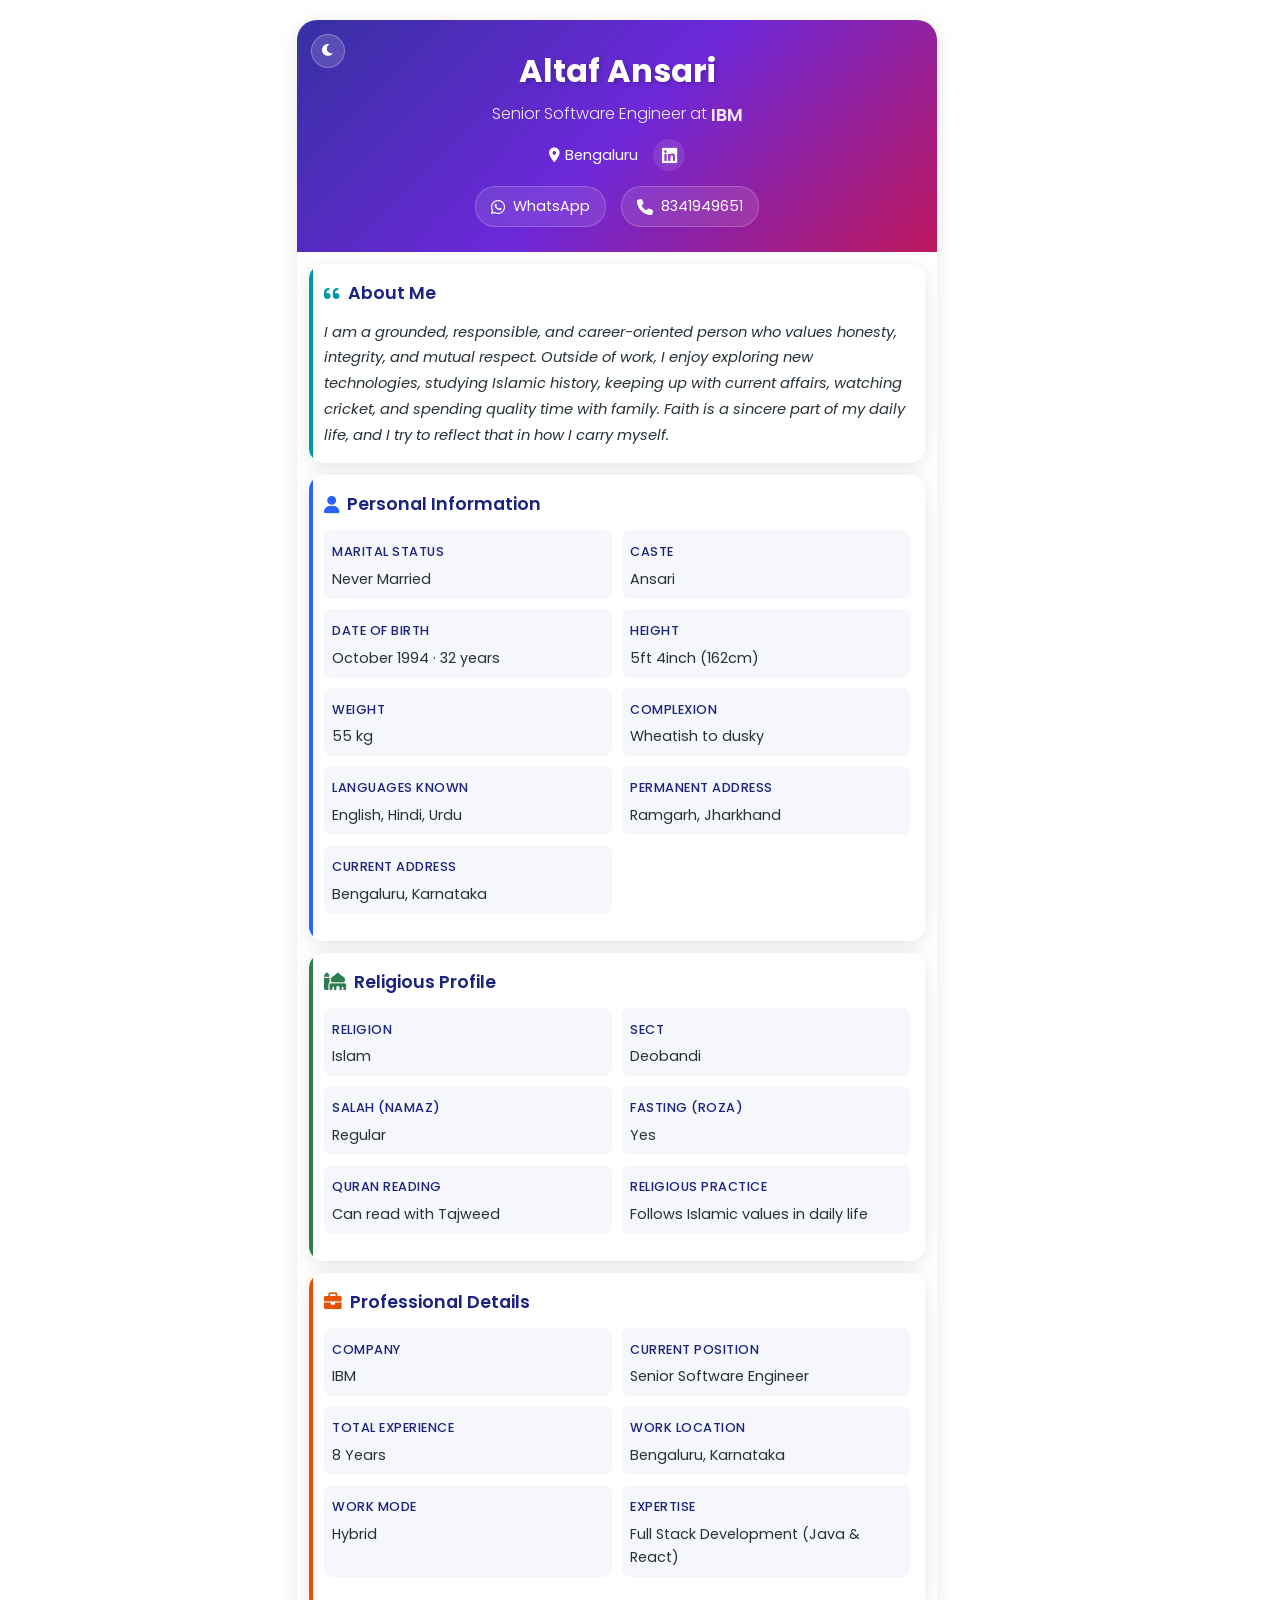
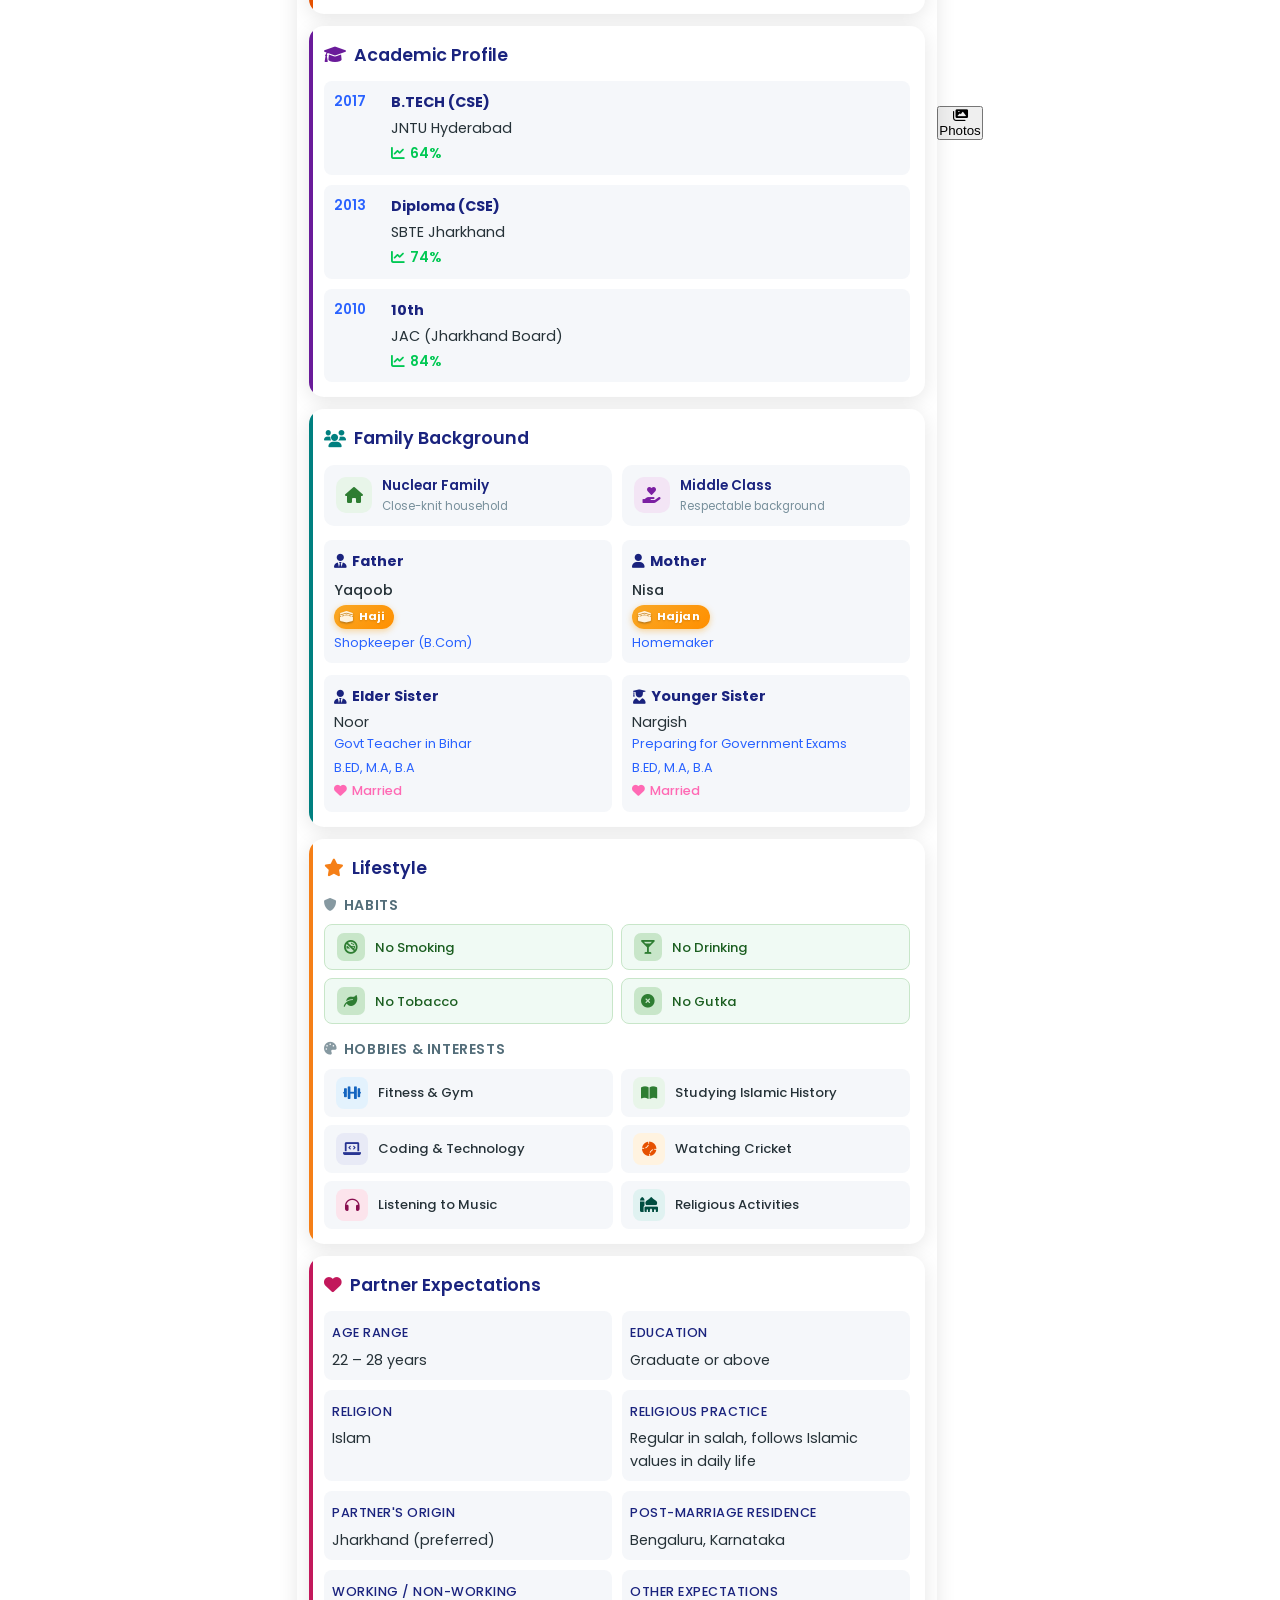
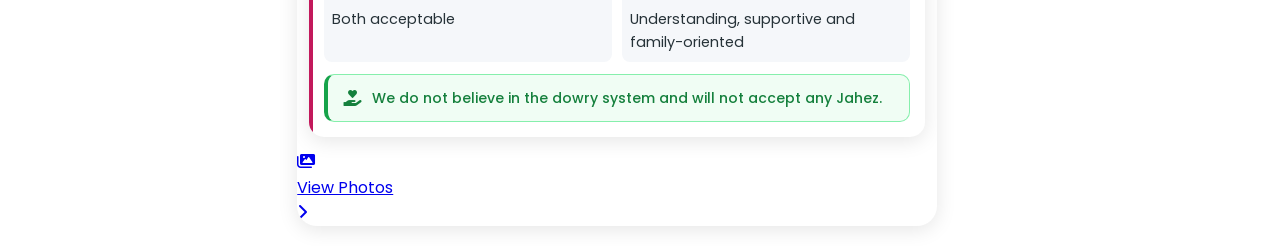
==== index.html @ 9c3dccce "enhance biodata main page" ====
<!doctype html>
<html lang="en">
  <head>
    <meta charset="UTF-8" />
    <meta name="viewport" content="width=device-width, initial-scale=1.0" />
    <meta name="robots" content="noindex, nofollow" />
    <!-- Favicon -->
    <link rel="icon" type="image/svg+xml" href="data:image/svg+xml,%3Csvg xmlns='http://www.w3.org/2000/svg' viewBox='0 0 100 100'%3E%3Ctext y='.9em' font-size='90'%3E💍%3C/text%3E%3C/svg%3E">
    <link rel="apple-touch-icon" href="data:image/svg+xml,%3Csvg xmlns='http://www.w3.org/2000/svg' viewBox='0 0 100 100'%3E%3Ctext y='.9em' font-size='90'%3E💍%3C/text%3E%3C/svg%3E">
    <title>Marriage Biodata - Altaf Ansari</title>
    <link rel="preconnect" href="https://fonts.googleapis.com">
    <link rel="preconnect" href="https://fonts.gstatic.com" crossorigin>
    <link rel="preconnect" href="https://cdnjs.cloudflare.com" crossorigin>
    <link rel="preconnect" href="https://urkvyllmlrfzfshsxmal.supabase.co" crossorigin>
    <link rel="stylesheet" href="photos/gallery.css" />
    <link rel="stylesheet" href="styles.css" />
    <link rel="stylesheet" href="https://cdnjs.cloudflare.com/ajax/libs/font-awesome/6.0.0/css/all.min.css" crossorigin="anonymous" referrerpolicy="no-referrer" />
    <link href="https://fonts.googleapis.com/css2?family=Poppins:wght@300;400;500;600;700&display=swap" rel="stylesheet" />
    <script>
      /* Apply saved theme before first paint — prevents flash of light mode */
      if (localStorage.getItem('_bd_theme') === 'dark')
        document.documentElement.setAttribute('data-theme', 'dark');
    </script>
    <script src="script.js" defer></script>
    <script src="analytics/config.js" defer></script>
    <script src="analytics/biodata.js" defer></script>
  </head>
  <body>
    <div class="container">
      <header>
        <div class="header-pattern"></div>
        <button class="theme-toggle" id="theme-toggle" aria-label="Toggle dark mode" title="Toggle dark mode">
          <i class="fas fa-moon" id="theme-icon"></i>
        </button>
        <!-- <h1>Marriage Biodata</h1> -->
        <div class="profile-header">
          <h2>Altaf Ansari</h2>
          <p class="subtitle">Senior Software Engineer at <span class="company ibm-logo-wrap">
            <img
              src="https://upload.wikimedia.org/wikipedia/commons/5/51/IBM_logo.svg"
              alt="IBM"
              class="ibm-logo-img"
              onerror="this.style.display='none'; this.insertAdjacentHTML('afterend','<span class=\'ibm-fallback\'>IBM</span>');"
            />
          </span></p>
          <!-- <p class="subtitle">Working in IT Company</p> -->
          <div class="quick-info">
            <span><i class="fas fa-map-marker-alt"></i> Bengaluru</span>
            <a href="https://www.linkedin.com/in/altafjava" target="_blank" rel="noopener noreferrer" class="social-link" title="LinkedIn">
              <i class="fab fa-linkedin"></i>
            </a>
          </div>
          <div class="contact-info">
            <a href="https://wa.me/918341949651" onclick="openWhatsApp(event)" class="contact-link" title="WhatsApp">
              <i class="fab fa-whatsapp"></i>
              <span>WhatsApp</span>
            </a>
            <a href="tel:+918341949651" class="contact-link" title="Call" onclick="handlePhoneClick(event)">
              <i class="fas fa-phone"></i>
              <span>8341949651</span>
            </a>
          </div>
        </div>
      </header>

      <main>

        <!-- 0. ABOUT ME -->
        <section class="about-me">
          <h3><i class="fas fa-quote-left"></i> About Me</h3>
          <p class="about-me-text">
            I am a grounded, responsible, and career-oriented person who values honesty, integrity, and mutual respect. Outside of work, I enjoy exploring new technologies, studying Islamic history, keeping up with current affairs, watching cricket, and spending quality time with family. Faith is a sincere part of my daily life, and I try to reflect that in how I carry myself.
          </p>
        </section>

        <!-- 1. PERSONAL INFORMATION -->
        <section class="personal-info">
          <h3><i class="fas fa-user"></i> Personal Information</h3>
          <div class="info-grid">
            <div class="info-item">
              <span class="label">Marital Status</span>
              <span class="value">Never Married</span>
            </div>
            <div class="info-item">
              <span class="label">Caste</span>
              <span class="value">Ansari</span>
            </div>
            <div class="info-item">
              <span class="label">Date of Birth</span>
              <span class="value">October 1994 · <span id="bio-age"></span></span>
            </div>
            <div class="info-item">
              <span class="label">Height</span>
              <span class="value">5ft 4inch (162cm)</span>
            </div>
            <div class="info-item">
              <span class="label">Weight</span>
              <span class="value">55 kg</span>
            </div>
            <div class="info-item">
              <span class="label">Complexion</span>
              <span class="value">Wheatish to dusky</span>
            </div>
            <div class="info-item">
              <span class="label">Languages Known</span>
              <span class="value">English, Hindi, Urdu</span>
            </div>
            <div class="info-item">
              <span class="label">Permanent Address</span>
              <span class="value">Ramgarh, Jharkhand</span>
            </div>
            <div class="info-item">
              <span class="label">Current Address</span>
              <span class="value">Bengaluru, Karnataka</span>
            </div>
          </div>
        </section>

        <!-- 2. RELIGIOUS PROFILE -->
        <section class="religious-profile">
          <h3><i class="fas fa-mosque"></i> Religious Profile</h3>
          <div class="info-grid">
            <div class="info-item">
              <span class="label">Religion</span>
              <span class="value">Islam</span>
            </div>
            <div class="info-item">
              <span class="label">Sect</span>
              <span class="value">Deobandi</span>
            </div>
            <div class="info-item">
              <span class="label">Salah (Namaz)</span>
              <span class="value">Regular</span>
            </div>
            <div class="info-item">
              <span class="label">Fasting (Roza)</span>
              <span class="value">Yes</span>
            </div>
            <div class="info-item">
              <span class="label">Quran Reading</span>
              <span class="value">Can read with Tajweed</span>
            </div>
            <div class="info-item">
              <span class="label">Religious Practice</span>
              <span class="value">Follows Islamic values in daily life</span>
            </div>
          </div>
        </section>

        <!-- 3. PROFESSIONAL DETAILS -->
        <section class="professional-details">
          <h3><i class="fas fa-briefcase"></i> Professional Details</h3>
          <div class="info-grid">
            <div class="info-item">
              <span class="label">Company</span>
              <span class="value">IBM</span>
            </div>
            <div class="info-item">
              <span class="label">Current Position</span>
              <span class="value">Senior Software Engineer</span>
            </div>
            <div class="info-item">
              <span class="label">Total Experience</span>
              <span class="value">8 Years</span>
            </div>
            <div class="info-item">
              <span class="label">Work Location</span>
              <span class="value">Bengaluru, Karnataka</span>
            </div>
            <div class="info-item">
              <span class="label">Work Mode</span>
              <span class="value">Hybrid</span>
            </div>
            <div class="info-item">
              <span class="label">Expertise</span>
              <span class="value">Full Stack Development (Java & React)</span>
            </div>
            <div id="ctc-inject"></div>
          </div>
        </section>

        <!-- 4. ACADEMIC PROFILE -->
        <section class="academic-profile">
          <h3><i class="fas fa-graduation-cap"></i> Academic Profile</h3>
          <div class="education-timeline">
            <div class="education-item">
              <div class="year">2017</div>
              <div class="details">
                <h4>B.TECH (CSE)</h4>
                <p>JNTU Hyderabad</p>
                <p class="percentage"><i class="fas fa-chart-line"></i> 64%</p>
              </div>
            </div>
            <div class="education-item">
              <div class="year">2013</div>
              <div class="details">
                <h4>Diploma (CSE)</h4>
                <p>SBTE Jharkhand</p>
                <p class="percentage"><i class="fas fa-chart-line"></i> 74%</p>
              </div>
            </div>
            <div class="education-item">
              <div class="year">2010</div>
              <div class="details">
                <h4>10th</h4>
                <p>JAC (Jharkhand Board)</p>
                <p class="percentage"><i class="fas fa-chart-line"></i> 84%</p>
              </div>
            </div>
          </div>
        </section>

        <!-- 5. FAMILY BACKGROUND -->
        <section class="family-background">
          <h3><i class="fas fa-users"></i> Family Background</h3>

          <!-- Family type cards -->
          <div class="family-type-cards">
            <div class="family-type-card">
              <div class="ftc-icon ftc-green"><i class="fas fa-home"></i></div>
              <div class="ftc-text">
                <span class="ftc-title">Nuclear Family</span>
                <span class="ftc-sub">Close-knit household</span>
              </div>
            </div>
            <div class="family-type-card">
              <div class="ftc-icon ftc-purple"><i class="fas fa-hand-holding-heart"></i></div>
              <div class="ftc-text">
                <span class="ftc-title">Middle Class</span>
                <span class="ftc-sub">Respectable background</span>
              </div>
            </div>
          </div>

          <div class="family-info">
            <div class="parents-row">
              <div class="family-member">
                <h4><i class="fas fa-user-tie"></i> Father</h4>
                <p class="member-name">Yaqoob</p>
                <!-- <span class="hajj-badge"><i class="fas fa-kaaba"></i> Haji</span> -->
                <span class="hajj-badge"><i class="fas fa-kaaba hajj-kaaba-icon"></i> Haji</span>
                <p class="occupation">Shopkeeper (B.Com)</p>
              </div>
              <div class="family-member">
                <h4><i class="fas fa-user"></i> Mother</h4>
                <p class="member-name">Nisa</p>
                <span class="hajj-badge"><i class="fas fa-kaaba"></i> Hajjan</span>
                <p class="occupation">Homemaker</p>
              </div>
            </div>
            <div class="siblings-row">
              <div class="sibling-item">
                <h5><i class="fas fa-user-tie"></i> Elder Sister</h5>
                <p>Noor</p>
                <p class="occupation">Govt Teacher in Bihar</p>
                <p class="qualification">B.ED, M.A, B.A</p>
                <p class="status"><i class="fas fa-heart"></i> Married</p>
              </div>
              <div class="sibling-item">
                <h5><i class="fas fa-user-graduate"></i> Younger Sister</h5>
                <p>Nargish</p>
                <p class="occupation">Preparing for Government Exams</p>
                <p class="qualification">B.ED, M.A, B.A</p>
                <p class="status"><i class="fas fa-heart"></i> Married</p>
              </div>
            </div>
          </div>
          <div id="plot-inject"></div>
        </section>

        <!-- 6. LIFESTYLE -->
        <section class="lifestyle">
          <h3><i class="fas fa-star"></i> Lifestyle</h3>

          <h4 class="lifestyle-subheading"><i class="fas fa-shield-alt"></i> Habits</h4>
          <div class="habits-grid">
            <div class="habit-item">
              <div class="habit-icon-wrap"><i class="fas fa-smoking-ban"></i></div>
              <span>No Smoking</span>
            </div>
            <div class="habit-item">
              <div class="habit-icon-wrap"><i class="fas fa-glass-martini-alt"></i></div>
              <span>No Drinking</span>
            </div>
            <div class="habit-item">
              <div class="habit-icon-wrap"><i class="fas fa-leaf"></i></div>
              <span>No Tobacco</span>
            </div>
            <div class="habit-item">
              <div class="habit-icon-wrap"><i class="fas fa-circle-xmark"></i></div>
              <span>No Gutka</span>
            </div>
          </div>

          <h4 class="lifestyle-subheading"><i class="fas fa-palette"></i> Hobbies &amp; Interests</h4>
          <div class="interests-grid">
            <div class="interest-item">
              <div class="interest-icon-wrap interest-blue"><i class="fas fa-dumbbell"></i></div>
              <span>Fitness &amp; Gym</span>
            </div>
            <div class="interest-item">
              <div class="interest-icon-wrap interest-green"><i class="fas fa-book-open"></i></div>
              <span>Studying Islamic History</span>
            </div>
            <div class="interest-item">
              <div class="interest-icon-wrap interest-indigo"><i class="fas fa-laptop-code"></i></div>
              <span>Coding &amp; Technology</span>
            </div>
            <div class="interest-item">
              <div class="interest-icon-wrap interest-orange"><i class="fas fa-baseball-ball"></i></div>
              <span>Watching Cricket</span>
            </div>
            <div class="interest-item">
              <div class="interest-icon-wrap interest-pink"><i class="fas fa-headphones"></i></div>
              <span>Listening to Music</span>
            </div>
            <div class="interest-item">
              <div class="interest-icon-wrap interest-teal"><i class="fas fa-mosque"></i></div>
              <span>Religious Activities</span>
            </div>
          </div>
        </section>

        <!-- 7. PARTNER EXPECTATIONS -->
        <section class="partner-expectations">
          <h3><i class="fas fa-heart"></i> Partner Expectations</h3>
          <div class="info-grid">
            <div class="info-item">
              <span class="label">Age Range</span>
              <span class="value">22 – 28 years</span>
            </div>
            <div class="info-item">
              <span class="label">Education</span>
              <span class="value">Graduate or above</span>
            </div>
            <div class="info-item">
              <span class="label">Religion</span>
              <span class="value">Islam</span>
            </div>
            <div class="info-item">
              <span class="label">Religious Practice</span>
              <span class="value">Regular in salah, follows Islamic values in daily life</span>
            </div>
            <div class="info-item">
              <span class="label">Partner's Origin</span>
              <span class="value">Jharkhand (preferred)</span>
            </div>
            <div class="info-item">
              <span class="label">Post-Marriage Residence</span>
              <span class="value">Bengaluru, Karnataka</span>
            </div>
            <div class="info-item">
              <span class="label">Working / Non-working</span>
              <span class="value">Both acceptable</span>
            </div>
            <div class="info-item">
              <span class="label">Other Expectations</span>
              <span class="value">Understanding, supportive and family-oriented</span>
            </div>
          </div>
          <div class="dowry-callout">
            <i class="fas fa-hand-holding-heart"></i>
            We do not believe in the dowry system and will not accept any Jahez.
          </div>
        </section>

      </main>

      <a id="photo-banner" class="photo-entry-banner" href="photos.html">
        <span class="peb-icon"><i class="fas fa-images"></i></span>
        <div class="peb-content">
          <span class="peb-text">View Photos</span>
          <span class="peb-count" id="peb-count-text"></span>
        </div>
        <span class="peb-arrow"><i class="fas fa-chevron-right"></i></span>
      </a>
    </div>

    <!-- Pulse ring behind FAB (separate so it can overflow without clipping) -->
    <div class="gallery-fab-ripple" aria-hidden="true"></div>

    <button class="gallery-fab" id="gallery-fab"
            onclick="window.location.href='photos.html'" aria-label="View photos">
      <div class="fab-icon"><i class="fas fa-images"></i></div>
      <span>Photos</span>
    </button>
    <script src="photos/gallery.js" defer></script>
  </body>
</html>
---- styles.css ----
/* Modern CSS Reset */
* {
  margin: 0;
  padding: 0;
  box-sizing: border-box;
}

/* Custom Properties */
:root {
  --primary-color: #1a237e;
  --secondary-color: #0d47a1;
  --accent-color: #2962ff;
  --text-color: #263238;
  --light-bg: #f5f7fa;
  --card-bg: #ffffff;
  --success-color: #00c853;
  --married-color: #ff69b4;
  --gradient-start: #3730a3;
  --gradient-mid:   #6d28d9;
  --gradient-end:   #be185d;
  --shadow: 0 4px 20px rgba(0, 0, 0, 0.1);
}

/* Base Styles */
body {
  font-family: "Poppins", "Segoe UI", sans-serif;
  line-height: 1.6;
  color: var(--text-color);
  min-height: 100vh;
  display: flex;
  align-items: center;
  justify-content: center;
  padding: 20px;
}

.container {
  width: 100%;
  max-width: 640px;
  background: var(--card-bg);
  border-radius: 20px;
  box-shadow: var(--shadow);
  overflow: hidden;
  position: relative;
}

/* Header */
header {
  background: linear-gradient(135deg, var(--gradient-start) 0%, var(--gradient-mid) 50%, var(--gradient-end) 100%);
  color: white;
  padding: 25px 20px;
  text-align: center;
  position: relative;
  overflow: hidden;
}

header::before {
  content: "";
  position: absolute;
  top: 0; left: 0; right: 0; bottom: 0;
  background: url('data:image/svg+xml,<svg width="20" height="20" viewBox="0 0 20 20" xmlns="http://www.w3.org/2000/svg"><circle cx="2" cy="2" r="1" fill="rgba(255,255,255,0.1)"/></svg>');
  opacity: 0.1;
}

h1 {
  font-size: 1.6rem;
  font-weight: 600;
  margin-bottom: 10px;
  text-transform: uppercase;
  letter-spacing: 2px;
}

.profile-header h2 {
  font-size: 2rem;
  font-weight: 700;
  margin-bottom: 5px;
  text-shadow: 2px 2px 4px rgba(0,0,0,0.2);
}

.subtitle {
  font-size: 1rem;
  opacity: 0.9;
  font-weight: 300;
}
.subtitle .company {
  font-weight: 600;
  font-size: 1.1rem;
}

.quick-info {
  display: flex;
  justify-content: center;
  gap: 15px;
  margin-top: 10px;
  font-size: 0.9rem;
}

.quick-info span {
  display: flex;
  align-items: center;
  gap: 5px;
}

.social-link {
  display: inline-flex;
  align-items: center;
  justify-content: center;
  color: white;
  text-decoration: none;
  width: 32px;
  height: 32px;
  border-radius: 50%;
  background: rgba(255,255,255,0.1);
  transition: all 0.3s ease;
  cursor: pointer;
  position: relative;
  z-index: 1;
}
.social-link:hover {
  background: rgba(255,255,255,0.2);
  transform: translateY(-2px);
  color: white;
}
.social-link i { font-size: 1.1rem; pointer-events: none; }

.contact-info {
  display: flex;
  justify-content: center;
  gap: 15px;
  margin-top: 15px;
  flex-wrap: wrap;
}

.contact-link {
  display: inline-flex;
  align-items: center;
  gap: 8px;
  color: white;
  text-decoration: none;
  padding: 8px 15px;
  border-radius: 20px;
  background: rgba(255,255,255,0.1);
  border: 1px solid rgba(255,255,255,0.2);
  transition: all 0.3s ease;
  cursor: pointer;
  font-size: 0.9rem;
  z-index: 1;
  white-space: nowrap;
  flex-shrink: 0;
}
.contact-link:hover {
  background: rgba(255,255,255,0.2);
  transform: translateY(-2px);
  color: white;
}
.contact-link:focus-visible,
.social-link:focus-visible {
  outline: 2px solid rgba(255,255,255,0.85);
  outline-offset: 3px;
}
.contact-link i { font-size: 1rem; }

/* Section Styles */
section {
  margin: 12px;
  padding: 15px;
  background: var(--card-bg);
  border-radius: 15px;
  box-shadow: var(--shadow);
  position: relative;
  overflow: hidden;
}

section::before {
  content: "";
  position: absolute;
  top: 0; left: 0;
  width: 4px;
  height: 100%;
  background: var(--accent-color);
}

/* Per-section left border colors */
.about-me::before             { background: #0097a7; }
.personal-info::before        { background: #2962ff; }
.religious-profile::before    { background: #2e7d52; }
.professional-details::before { background: #e65100; }
.academic-profile::before     { background: #6a1b9a; }
.family-background::before    { background: #008080; }
.partner-expectations::before { background: #c2185b; }
.lifestyle::before            { background: #f57f17; }

h3 {
  color: var(--primary-color);
  font-size: 1.1rem;
  margin-bottom: 12px;
  display: flex;
  align-items: center;
  gap: 8px;
  font-weight: 600;
}
h3 i { color: var(--accent-color); font-size: 1.1rem; }

/* Per-section h3 icon colors */
.about-me h3 i             { color: #0097a7; }
.personal-info h3 i        { color: #2962ff; }
.religious-profile h3 i    { color: #2e7d52; }
.professional-details h3 i { color: #e65100; }
.academic-profile h3 i     { color: #6a1b9a; }
.family-background h3 i    { color: #008080; }
.partner-expectations h3 i { color: #c2185b; }
.lifestyle h3 i            { color: #f57f17; }

/* About Me section */
.about-me-text {
  color: var(--text-color);
  font-size: 0.92rem;
  line-height: 1.75;
  margin: 0;
  font-style: italic;
}

/* Dowry callout */
.dowry-callout {
  display: flex;
  align-items: center;
  gap: 10px;
  margin-top: 12px;
  padding: 12px 16px;
  background: #f0fdf4;
  border: 1px solid #86efac;
  border-left: 4px solid #16a34a;
  border-radius: 10px;
  font-size: 0.88rem;
  font-weight: 500;
  color: #15803d;
}
.dowry-callout i { font-size: 1rem; flex-shrink: 0; }

/* Assets sub-section (injected via JS when show_plot is on) */
.assets-section { margin-top: 14px; }
.assets-heading {
  font-size: 0.85rem;
  font-weight: 600;
  color: var(--primary-color);
  text-transform: uppercase;
  letter-spacing: 0.5px;
  margin-bottom: 8px;
  display: flex;
  align-items: center;
  gap: 6px;
}
.assets-heading i { color: #008080; font-size: 0.8rem; }

/* Info Grid */
.info-grid {
  display: grid;
  grid-template-columns: repeat(2, 1fr);
  gap: 10px;
  margin-bottom: 12px;
}

.info-item {
  background: var(--light-bg);
  padding: 8px;
  border-radius: 8px;
  transition: transform 0.2s;
}
.info-item:hover { transform: translateY(-2px); }
.info-item-full { display: block; width: 100%; box-sizing: border-box; }

.label {
  font-weight: 500;
  color: var(--primary-color);
  font-size: 0.8rem;
  text-transform: uppercase;
  letter-spacing: 0.5px;
}
.value {
  color: var(--text-color);
  font-size: 0.9rem;
  margin-top: 4px;
  display: block;
}

/* ── Family Type Cards ───────────────────────────────────────────────────── */
.family-type-cards {
  display: grid;
  grid-template-columns: 1fr 1fr;
  gap: 10px;
  margin-bottom: 14px;
}

.family-type-card {
  display: flex;
  align-items: center;
  gap: 10px;
  padding: 10px 12px;
  background: var(--light-bg);
  border-radius: 10px;
  transition: transform 0.2s;
}
.family-type-card:hover { transform: translateY(-2px); }

.ftc-icon {
  width: 36px;
  height: 36px;
  border-radius: 10px;
  display: flex;
  align-items: center;
  justify-content: center;
  flex-shrink: 0;
  font-size: 1rem;
}
.ftc-green { background: #e8f5e9; color: #2e7d32; }
.ftc-purple { background: #f3e5f5; color: #7b1fa2; }

.ftc-text {
  display: flex;
  flex-direction: column;
  gap: 1px;
}
.ftc-title {
  font-size: 0.85rem;
  font-weight: 600;
  color: var(--primary-color);
}
.ftc-sub {
  font-size: 0.72rem;
  color: #78909c;
}

/* ── Hajj Badge ──────────────────────────────────────────────────────────── */
.member-name {
  font-size: 0.9rem;
  font-weight: 500;
  margin-bottom: 3px;
}

.hajj-badge {
  display: inline-flex;
  align-items: center;
  gap: 5px;
  background: linear-gradient(135deg, #f9a825, #ff8f00);
  color: #fff;
  font-size: 0.7rem;
  font-weight: 700;
  padding: 3px 10px 3px 6px;
  border-radius: 20px;
  margin-bottom: 4px;
  letter-spacing: 0.4px;
  box-shadow: 0 2px 6px rgba(249, 168, 37, 0.45);
  text-shadow: 0 1px 2px rgba(0,0,0,0.15);
}
.hajj-badge i {
  font-size: 0.72rem;
  color: #fff3e0;
  filter: drop-shadow(0 1px 1px rgba(0,0,0,0.2));
}

/* Family info layout */
.family-info { display: grid; gap: 12px; }

.parents-row {
  display: grid;
  grid-template-columns: repeat(2, 1fr);
  gap: 10px;
}
.siblings-row {
  display: grid;
  grid-template-columns: repeat(2, 1fr);
  gap: 10px;
}

.family-member {
  font-size: 0.9rem;
  padding: 10px;
  background: var(--light-bg);
  border-radius: 8px;
  transition: transform 0.2s;
}
.family-member:hover { transform: translateY(-2px); }
.family-member h4 {
  color: var(--primary-color);
  margin-bottom: 6px;
  font-size: 0.9rem;
  display: flex;
  align-items: center;
  gap: 5px;
}

.occupation { color: var(--accent-color); font-size: 0.8rem; }
.sibling-item .occupation { color: var(--accent-color) }

.sibling-item {
  font-size: 0.9rem;
  padding: 10px;
  background: var(--light-bg);
  border-radius: 8px;
  transition: transform 0.2s;
}
.sibling-item:hover { transform: translateY(-2px); }
.sibling-item h5 {
  color: var(--primary-color);
  margin-bottom: 3px;
  font-size: 0.9rem;
  display: flex;
  align-items: center;
  gap: 5px;
}

.qualification { color: var(--accent-color); font-size: 0.8rem; margin-top: 3px; }
.status {
  color: var(--married-color);
  font-size: 0.8rem;
  margin-top: 3px;
  font-weight: 500;
  display: flex;
  align-items: center;
  gap: 5px;
}

/* Academic Timeline */
.education-timeline { display: flex; flex-direction: column; gap: 10px; }

.education-item {
  display: flex;
  font-size: 0.9rem;
  gap: 12px;
  padding: 10px;
  background: var(--light-bg);
  border-radius: 8px;
  position: relative;
  transition: transform 0.2s;
}
.education-item:hover { transform: translateX(5px); }

.year {
  font-weight: 600;
  color: var(--accent-color);
  min-width: 45px;
  font-size: 0.85rem;
}
.details h4 { color: var(--primary-color); margin-bottom: 3px; font-size: 0.9rem; }
.percentage {
  color: var(--success-color);
  font-weight: 600;
  font-size: 0.85rem;
  margin-top: 3px;
  display: flex;
  align-items: center;
  gap: 5px;
}

/* ── Lifestyle Section ───────────────────────────────────────────────────── */
.lifestyle-subheading {
  font-size: 0.88rem;
  font-weight: 600;
  color: #546e7a;
  margin: 14px 0 8px;
  display: flex;
  align-items: center;
  gap: 6px;
  text-transform: uppercase;
  letter-spacing: 0.6px;
}
.lifestyle-subheading:first-of-type { margin-top: 4px; }
.lifestyle-subheading i { font-size: 0.8rem; opacity: 0.7; }

/* Habits — pill/badge style */
.habits-grid {
  display: grid;
  grid-template-columns: repeat(2, 1fr);
  gap: 8px;
}

.habit-item {
  display: flex;
  align-items: center;
  gap: 10px;
  padding: 8px 12px;
  background: #f0faf4;
  border: 1px solid #c8e6c9;
  border-radius: 8px;
  font-size: 0.82rem;
  font-weight: 500;
  color: #1b5e20;
  transition: transform 0.2s, box-shadow 0.2s;
}
.habit-item:hover {
  transform: translateY(-2px);
  box-shadow: 0 3px 10px rgba(0,200,83,0.12);
}

.habit-icon-wrap {
  width: 28px;
  height: 28px;
  border-radius: 7px;
  background: #c8e6c9;
  display: flex;
  align-items: center;
  justify-content: center;
  flex-shrink: 0;
}
.habit-icon-wrap i { color: #2e7d32; font-size: 0.85rem; }

/* Hobbies — colored icon cards */
.interests-grid {
  display: grid;
  grid-template-columns: repeat(2, 1fr);
  gap: 8px;
}

.interest-item {
  display: flex;
  align-items: center;
  gap: 10px;
  padding: 8px 12px;
  background: var(--light-bg);
  border-radius: 8px;
  font-size: 0.82rem;
  font-weight: 500;
  color: var(--text-color);
  transition: transform 0.2s, box-shadow 0.2s;
}
.interest-item:hover {
  transform: translateY(-2px);
  box-shadow: 0 3px 10px rgba(0,0,0,0.08);
}

.interest-icon-wrap {
  width: 32px;
  height: 32px;
  border-radius: 8px;
  display: flex;
  align-items: center;
  justify-content: center;
  flex-shrink: 0;
  font-size: 0.95rem;
}

.interest-blue   { background: #e3f2fd; color: #1565c0; }
.interest-green  { background: #e8f5e9; color: #2e7d32; }
.interest-indigo { background: #e8eaf6; color: #283593; }
.interest-orange { background: #fff3e0; color: #e65100; }
.interest-pink   { background: #fce4ec; color: #880e4f; }
.interest-teal   { background: #e0f2f1; color: #004d40; }

.interest-icon-wrap i { font-size: 0.9rem; }

/* IBM Logo */
.ibm-logo-wrap {
  display: inline-flex;
  align-items: center;
  vertical-align: middle;
}
.ibm-logo-img {
  height: 20px;
  width: auto;
  vertical-align: middle;
  filter: brightness(0) invert(1);
  margin-left: 2px;
  position: relative;
  top: -1px;
}
.ibm-fallback { font-weight: 600; font-size: 1.1rem; }

/* Toast */
.toast {
  position: fixed;
  bottom: 20px;
  left: 50%;
  transform: translateX(-50%) translateY(100px);
  background-color: rgba(0,0,0,0.8);
  color: white;
  padding: 12px 24px;
  border-radius: 25px;
  font-size: 14px;
  z-index: 1000;
  opacity: 0;
  transition: all 0.3s ease-in-out;
  box-shadow: 0 4px 12px rgba(0,0,0,0.15);
}
.toast.show {
  transform: translateX(-50%) translateY(0);
  opacity: 1;
}

/* Responsive */
@media (max-width: 480px) {
  body { padding: 10px; }
  .container { border-radius: 15px; }
  header { padding: 20px 15px; }
  h1 { font-size: 1.4rem; }
  .profile-header h2 { font-size: 1.6rem; }
  section { margin: 8px; padding: 12px; }
  .info-grid { grid-template-columns: 1fr; }
  .parents-row { grid-template-columns: 1fr; }
  .siblings-row { grid-template-columns: 1fr; }
  .family-type-cards { grid-template-columns: 1fr; }
  .habits-grid { grid-template-columns: 1fr; }
  .interests-grid { grid-template-columns: 1fr; }
}

/* ── Theme Toggle Button ─────────────────────────────────── */
.theme-toggle {
  position: absolute;
  top: 14px;
  left: 14px;
  width: 34px;
  height: 34px;
  border-radius: 50%;
  background: rgba(255,255,255,0.15);
  border: 1px solid rgba(255,255,255,0.28);
  color: white;
  cursor: pointer;
  display: flex;
  align-items: center;
  justify-content: center;
  font-size: 0.85rem;
  z-index: 2;
  transition: background 0.2s, transform 0.2s;
  -webkit-tap-highlight-color: transparent;
}
.theme-toggle:hover  { background: rgba(255,255,255,0.28); }
.theme-toggle:active { transform: scale(0.92); }
.theme-toggle:focus-visible { outline: 2px solid rgba(255,255,255,0.8); outline-offset: 2px; }

/* ── Smooth theme transition ─────────────────────────────── */
body,
.container,
section,
.info-item,
.family-member,
.sibling-item,
.education-item,
.family-type-card,
.habit-item,
.interest-item {
  transition: background-color 0.3s ease, color 0.3s ease, border-color 0.3s ease, box-shadow 0.3s ease;
}

/* ── Dark Mode (manual toggle only — OS setting ignored) ─── */
html[data-theme="dark"] {
  --primary-color:   #818cf8;
  --secondary-color: #93c5fd;
  --accent-color:    #818cf8;
  --text-color:      #cbd5e1;
  --light-bg:        #1e2235;
  --card-bg:         #161927;
  --success-color:   #34d399;
  --married-color:   #f9a8d4;
  --shadow: 0 4px 20px rgba(0, 0, 0, 0.45);
}

html[data-theme="dark"] body { background: #0d1117; }

/* Section icon colors — brightened for dark backgrounds */
html[data-theme="dark"] .about-me h3 i             { color: #22d3ee; }
html[data-theme="dark"] .personal-info h3 i        { color: #60a5fa; }
html[data-theme="dark"] .religious-profile h3 i    { color: #4ade80; }
html[data-theme="dark"] .professional-details h3 i { color: #fb923c; }
html[data-theme="dark"] .academic-profile h3 i     { color: #c084fc; }
html[data-theme="dark"] .family-background h3 i    { color: #2dd4bf; }
html[data-theme="dark"] .partner-expectations h3 i { color: #f472b6; }
html[data-theme="dark"] .lifestyle h3 i            { color: #fbbf24; }
html[data-theme="dark"] .dowry-callout {
  background: #052e16;
  border-color: #166534;
  color: #4ade80;
}

/* Family type card icons */
html[data-theme="dark"] .ftc-green  { background: #1a2e24; color: #6ee7b7; }
html[data-theme="dark"] .ftc-purple { background: #25193d; color: #c4b5fd; }

/* Habit items */
html[data-theme="dark"] .habit-item       { background: #1a2e24; border-color: #2d4a35; color: #a7f3d0; }
html[data-theme="dark"] .habit-icon-wrap  { background: #2d4a35; }
html[data-theme="dark"] .habit-icon-wrap i { color: #6ee7b7; }

/* Interest icon wraps */
html[data-theme="dark"] .interest-blue   { background: #1e3050; color: #93c5fd; }
html[data-theme="dark"] .interest-green  { background: #1a2e24; color: #86efac; }
html[data-theme="dark"] .interest-indigo { background: #1e2250; color: #a5b4fc; }
html[data-theme="dark"] .interest-orange { background: #2c1e0e; color: #fdba74; }
html[data-theme="dark"] .interest-pink   { background: #2c1523; color: #f9a8d4; }
html[data-theme="dark"] .interest-teal   { background: #0e251f; color: #5eead4; }

/* Hardcoded text colors */
html[data-theme="dark"] .occupation,
html[data-theme="dark"] .sibling-item .occupation,
html[data-theme="dark"] .qualification { color: #93c5fd; }
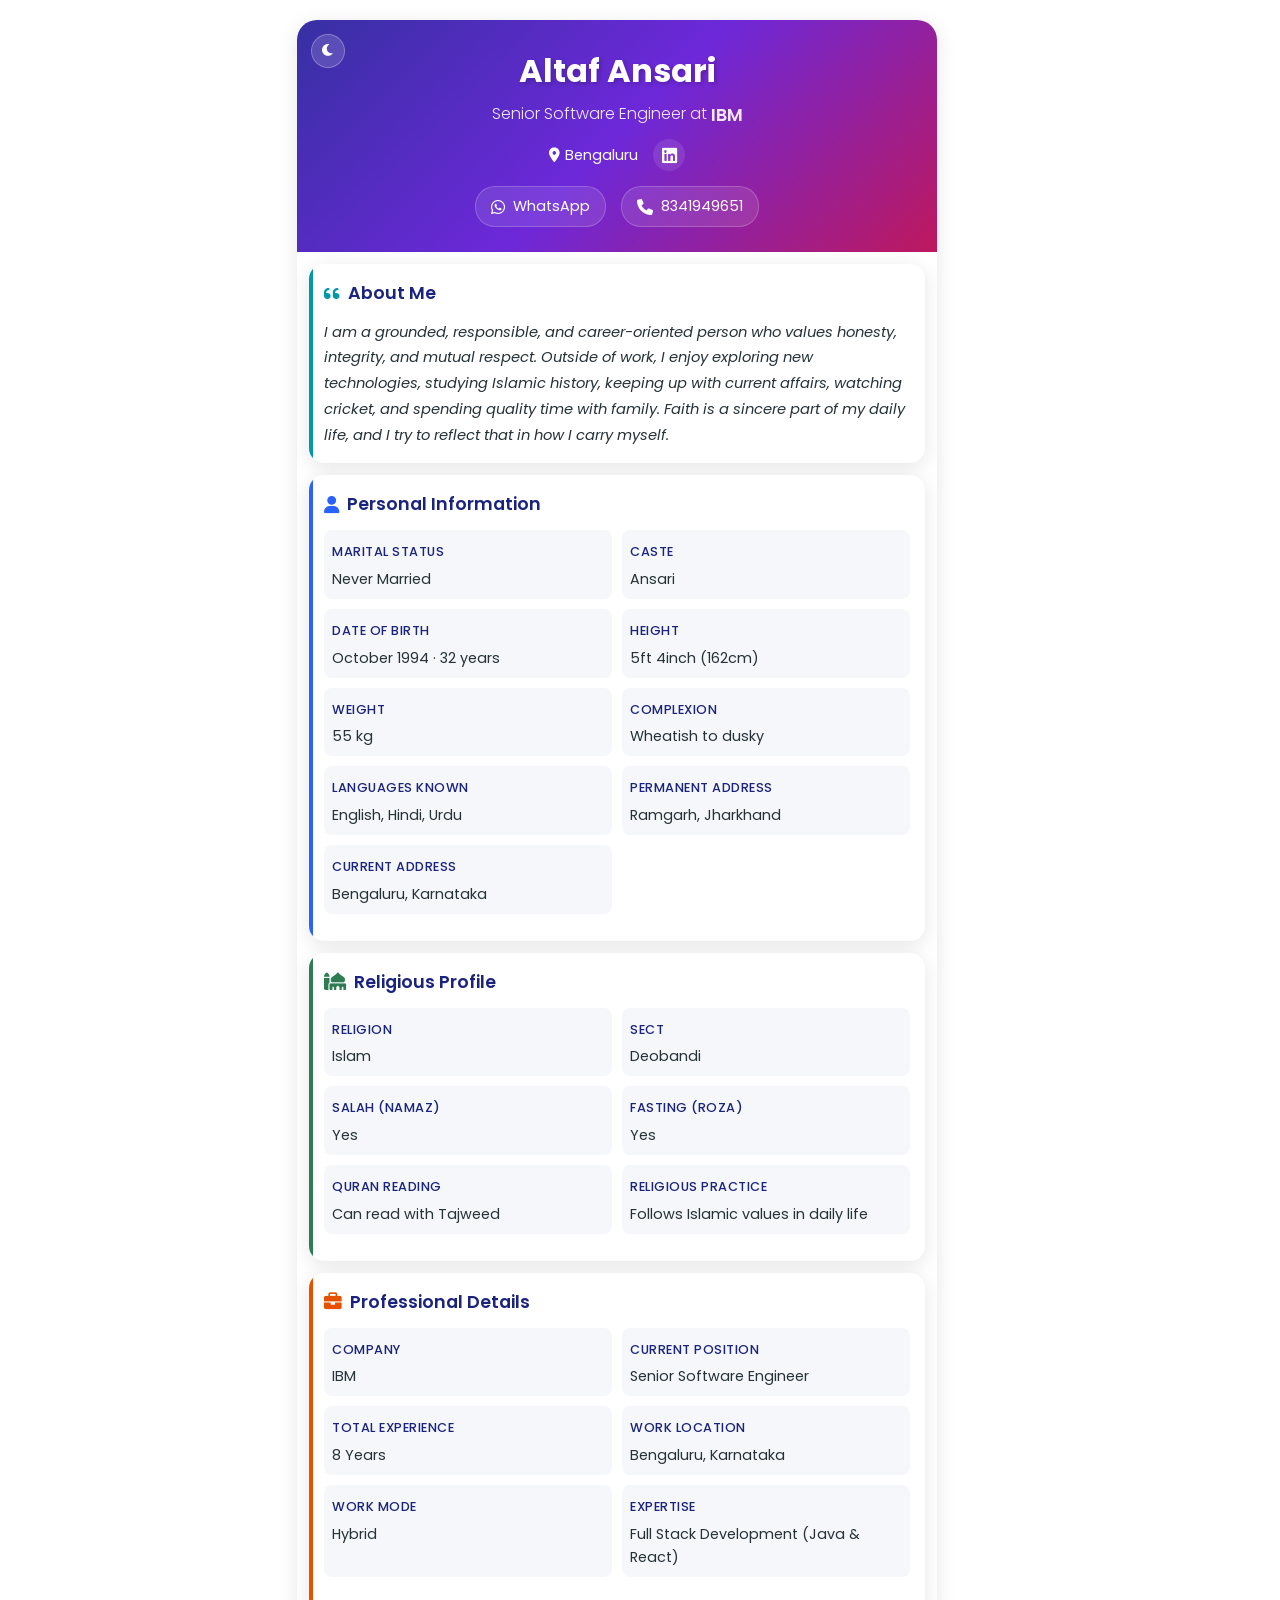
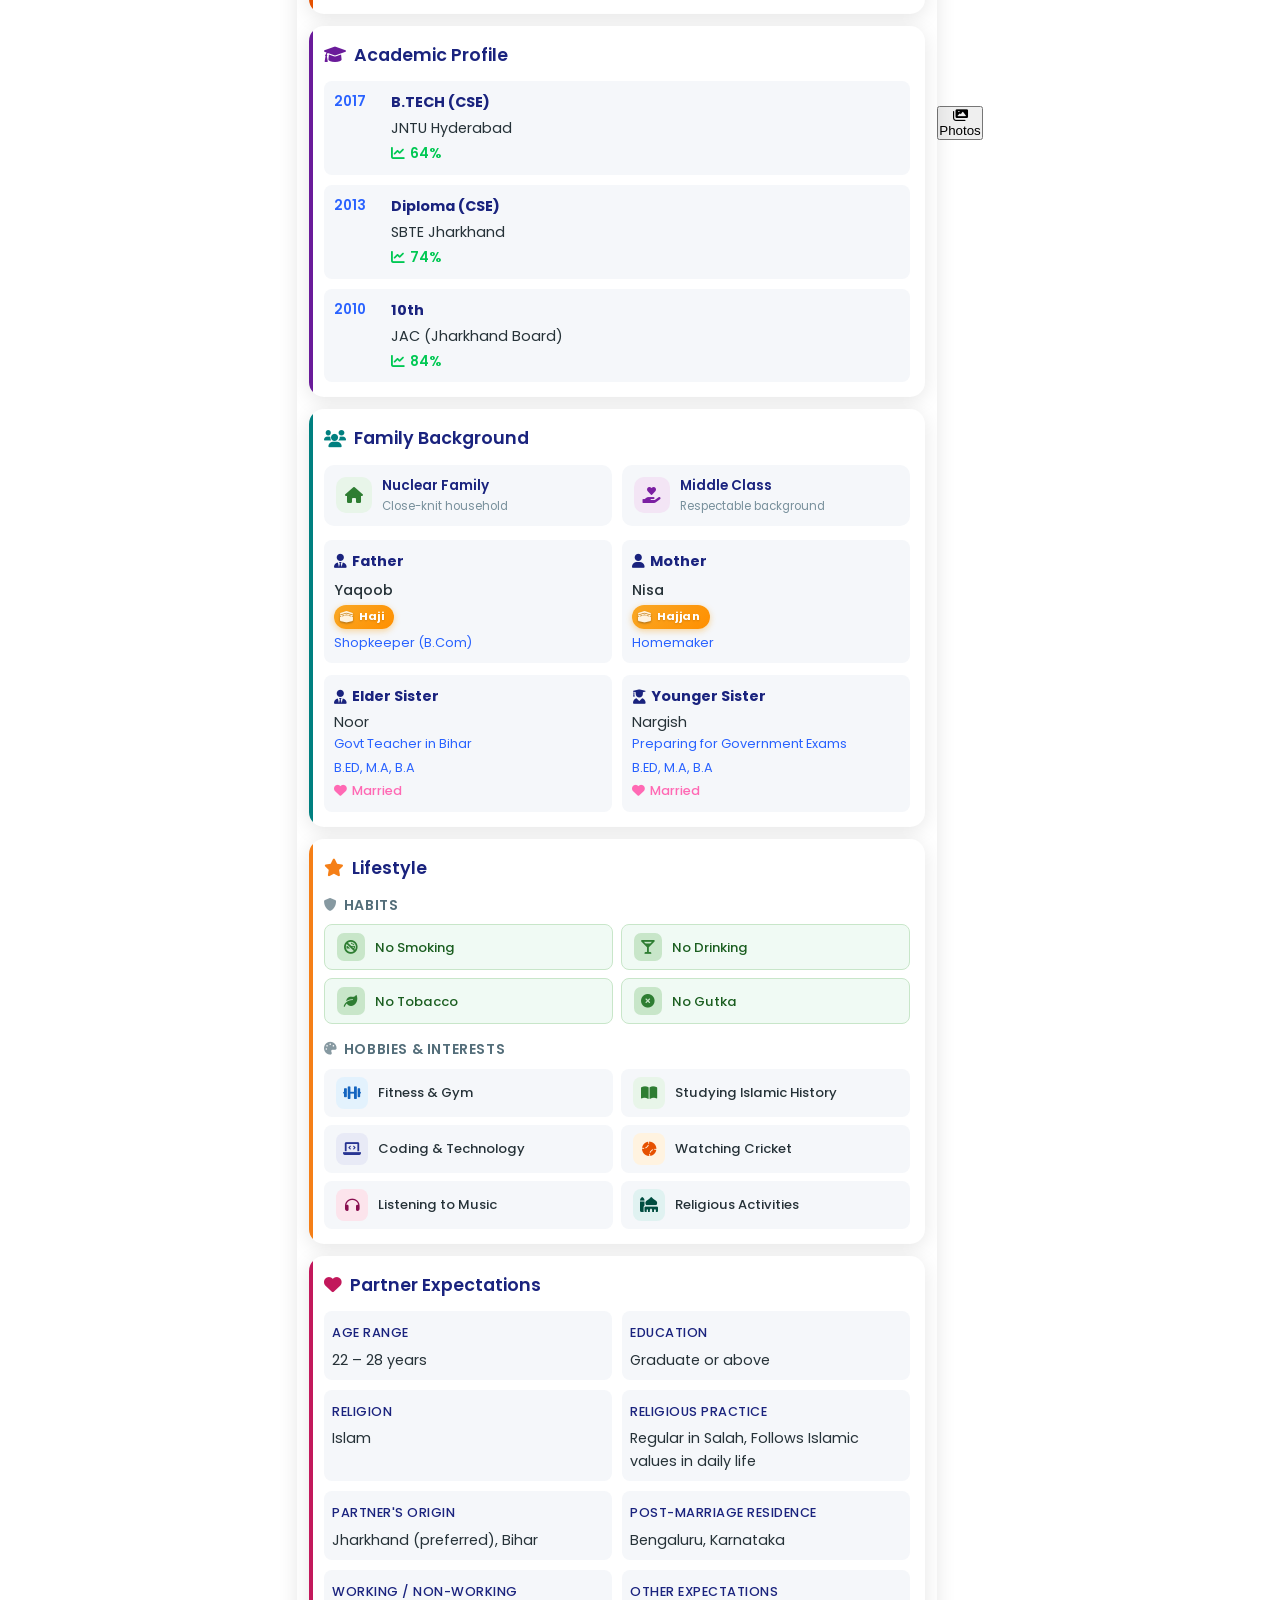
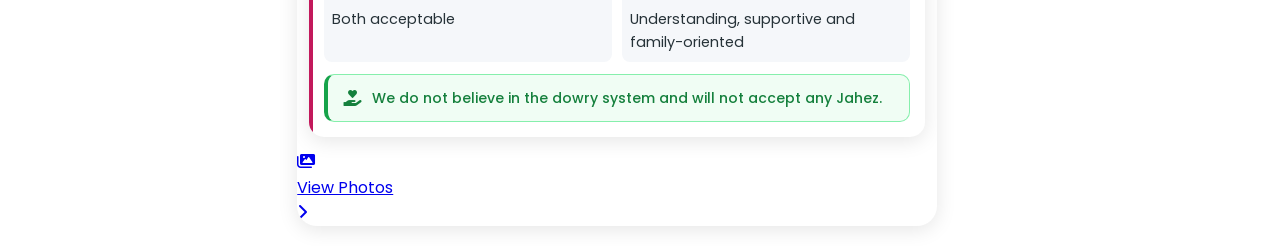
==== commit 4ef3a45f: "update religious details" ====
--- a/index.html
+++ b/index.html
@@ -130,7 +130,7 @@
             </div>
             <div class="info-item">
               <span class="label">Salah (Namaz)</span>
-              <span class="value">Regular</span>
+              <span class="value">Yes</span>
             </div>
             <div class="info-item">
               <span class="label">Fasting (Roza)</span>
@@ -339,11 +339,11 @@
             </div>
             <div class="info-item">
               <span class="label">Religious Practice</span>
-              <span class="value">Regular in salah, follows Islamic values in daily life</span>
+              <span class="value">Regular in Salah, Follows Islamic values in daily life</span>
             </div>
             <div class="info-item">
               <span class="label">Partner's Origin</span>
-              <span class="value">Jharkhand (preferred)</span>
+              <span class="value">Jharkhand (preferred), Bihar</span>
             </div>
             <div class="info-item">
               <span class="label">Post-Marriage Residence</span>
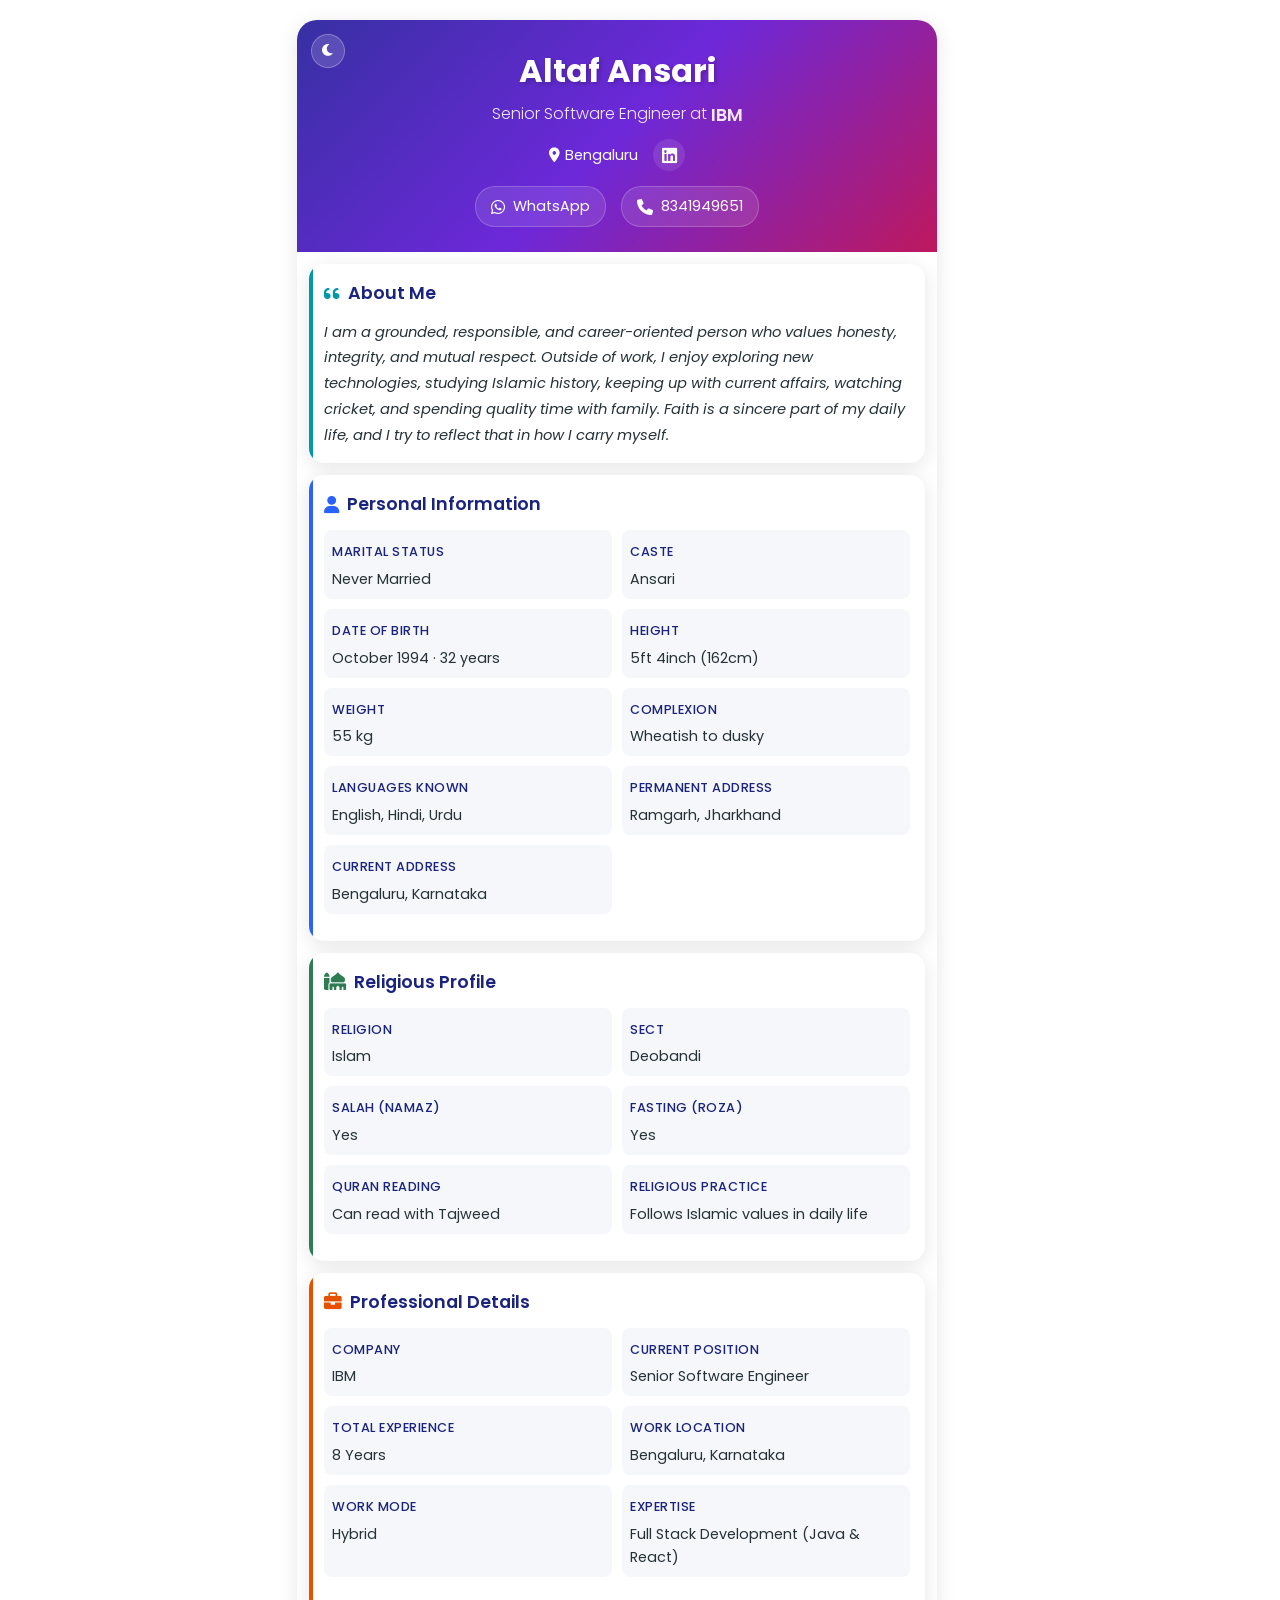
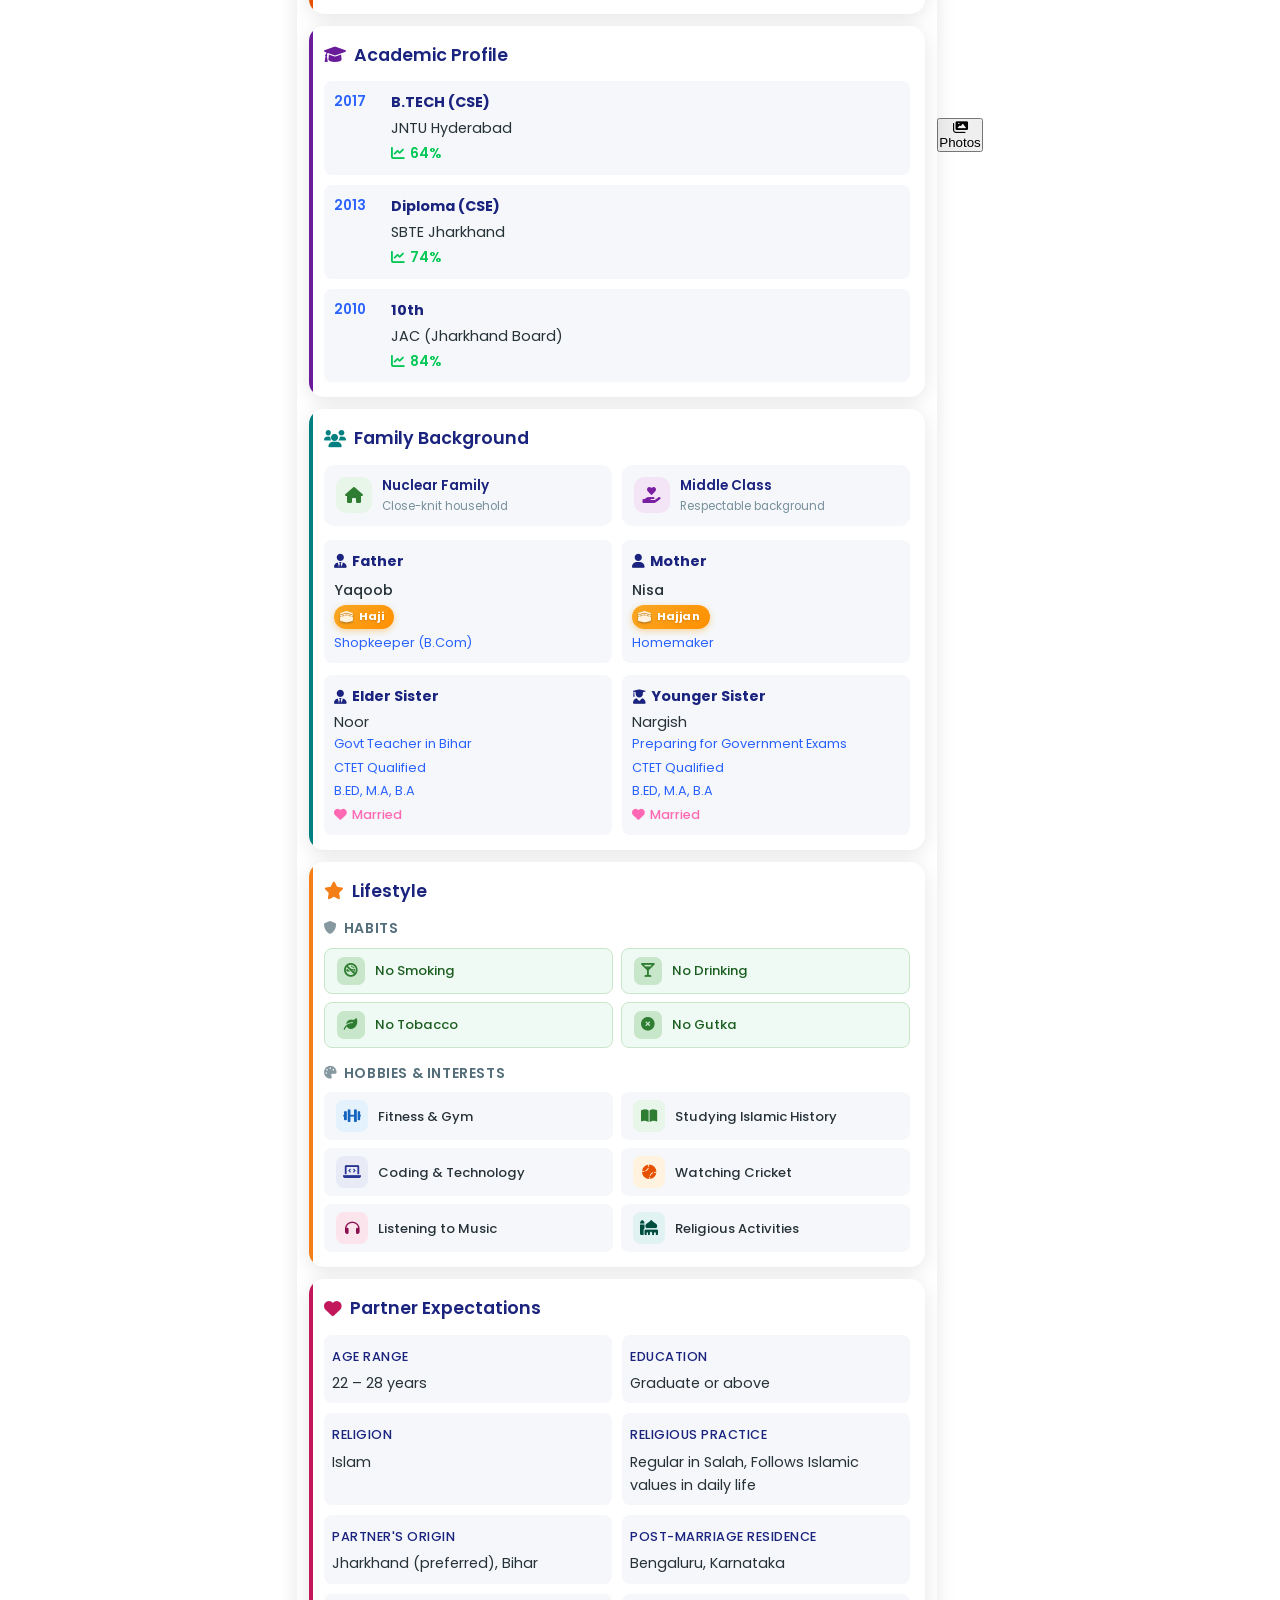
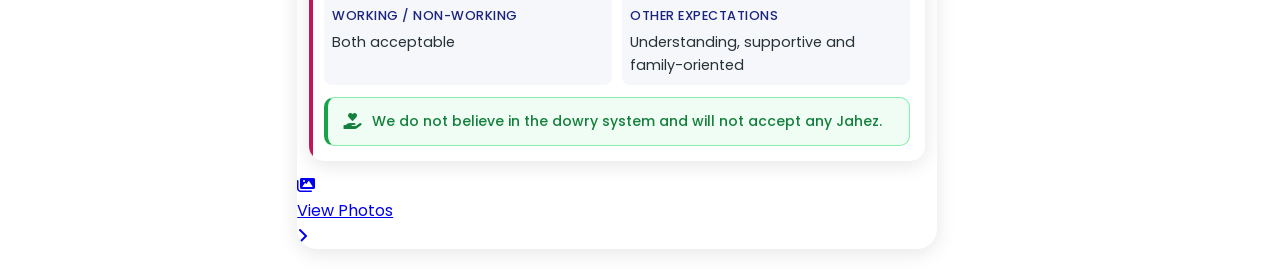
==== commit b63a94e6: "make date of birth configurable" ====
--- a/index.html
+++ b/index.html
@@ -21,6 +21,7 @@
       if (localStorage.getItem('_bd_theme') === 'dark')
         document.documentElement.setAttribute('data-theme', 'dark');
     </script>
+    <script src="config.js" defer></script>
     <script src="script.js" defer></script>
     <script src="analytics/config.js" defer></script>
     <script src="analytics/biodata.js" defer></script>
@@ -87,7 +88,7 @@
             </div>
             <div class="info-item">
               <span class="label">Date of Birth</span>
-              <span class="value">October 1994 · <span id="bio-age"></span></span>
+              <span class="value"><span id="bio-dob-text"></span> · <span id="bio-age"></span></span>
             </div>
             <div class="info-item">
               <span class="label">Height</span>
@@ -161,7 +162,7 @@
             </div>
             <div class="info-item">
               <span class="label">Total Experience</span>
-              <span class="value">8 Years</span>
+              <span class="value" id="bio-experience"></span>
             </div>
             <div class="info-item">
               <span class="label">Work Location</span>
@@ -184,7 +185,7 @@
           <h3><i class="fas fa-graduation-cap"></i> Academic Profile</h3>
           <div class="education-timeline">
             <div class="education-item">
-              <div class="year">2017</div>
+              <div class="year" data-real-year="2017"></div>
               <div class="details">
                 <h4>B.TECH (CSE)</h4>
                 <p>JNTU Hyderabad</p>
@@ -192,7 +193,7 @@
               </div>
             </div>
             <div class="education-item">
-              <div class="year">2013</div>
+              <div class="year" data-real-year="2013"></div>
               <div class="details">
                 <h4>Diploma (CSE)</h4>
                 <p>SBTE Jharkhand</p>
@@ -200,7 +201,7 @@
               </div>
             </div>
             <div class="education-item">
-              <div class="year">2010</div>
+              <div class="year" data-real-year="2010"></div>
               <div class="details">
                 <h4>10th</h4>
                 <p>JAC (Jharkhand Board)</p>
@@ -253,6 +254,7 @@
                 <h5><i class="fas fa-user-tie"></i> Elder Sister</h5>
                 <p>Noor</p>
                 <p class="occupation">Govt Teacher in Bihar</p>
+                <p class="qualification">CTET Qualified</p>
                 <p class="qualification">B.ED, M.A, B.A</p>
                 <p class="status"><i class="fas fa-heart"></i> Married</p>
               </div>
@@ -260,6 +262,7 @@
                 <h5><i class="fas fa-user-graduate"></i> Younger Sister</h5>
                 <p>Nargish</p>
                 <p class="occupation">Preparing for Government Exams</p>
+                <p class="qualification">CTET Qualified</p>
                 <p class="qualification">B.ED, M.A, B.A</p>
                 <p class="status"><i class="fas fa-heart"></i> Married</p>
               </div>
